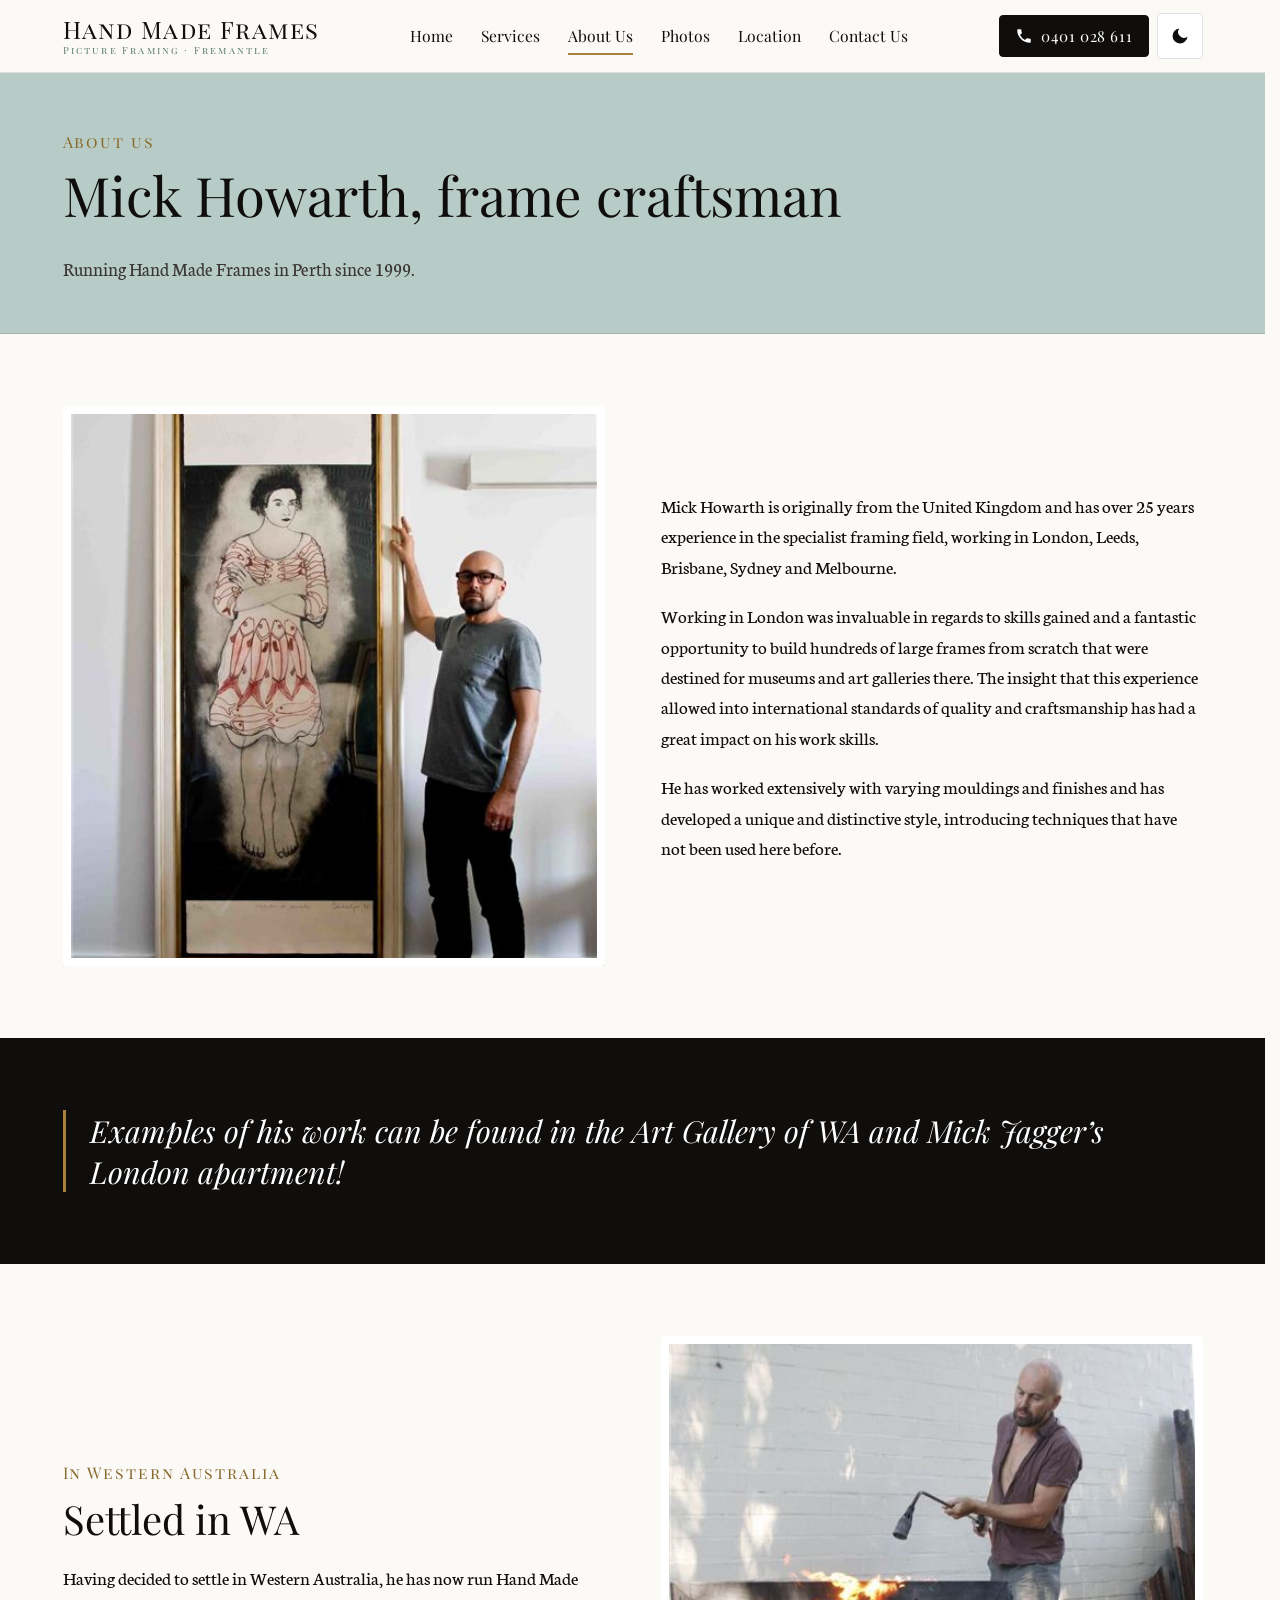
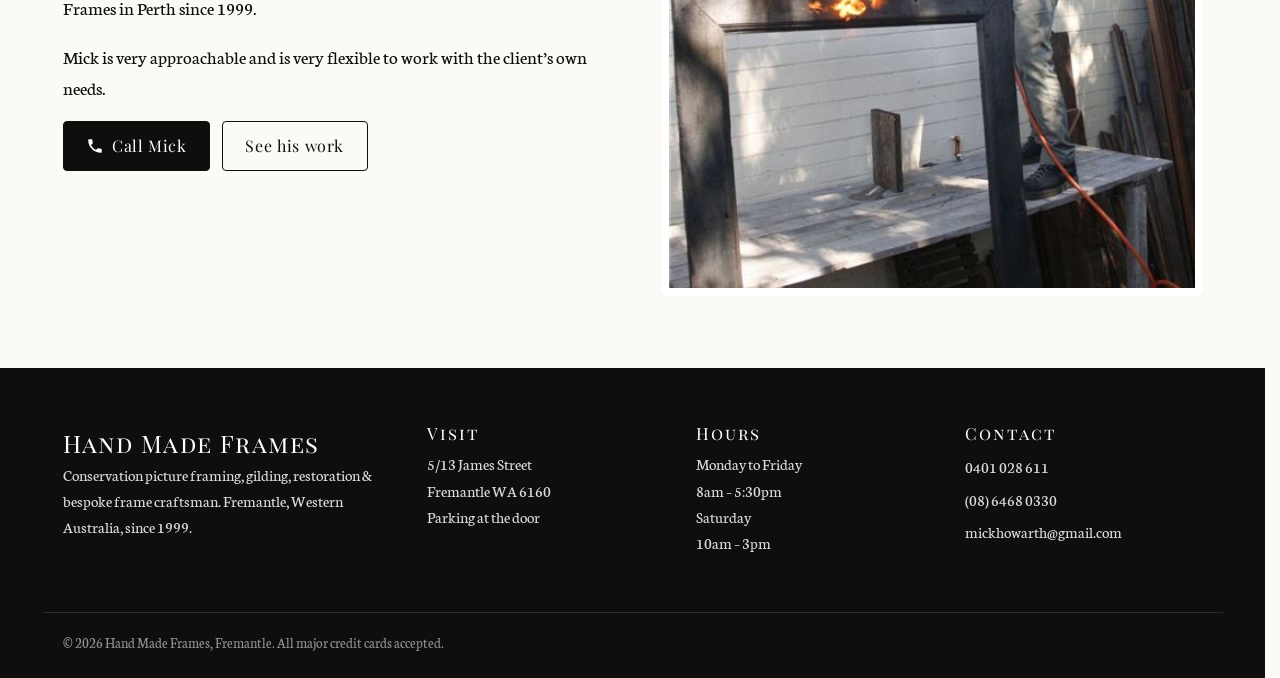
==== about.html @ cee710bf "Initial commit: hand-made-frames site" ====
<!DOCTYPE html>
<html lang="en-AU">
<head>
  <meta charset="utf-8">
  <meta name="viewport" content="width=device-width, initial-scale=1">
  <title>About Mick Howarth | Hand Made Frames, Fremantle</title>
  <meta name="description" content="Mick Howarth has over 25 years experience in specialist framing in London, Leeds, Brisbane, Sydney and Melbourne, and has run Hand Made Frames in Perth since 1999.">
  <meta name="theme-color" content="#b7ccc6">
  <meta name="color-scheme" content="light dark">
  <script>(function(){var d=document.documentElement,t=null;d.className+=" js";try{t=localStorage.getItem("hmf-theme")}catch(e){}if(t==="dark"||t==="light")d.setAttribute("data-theme",t)})();</script>
  <link rel="preconnect" href="https://fonts.googleapis.com">
  <link rel="preconnect" href="https://fonts.gstatic.com" crossorigin>
  <link href="https://fonts.googleapis.com/css2?family=Neuton:wght@400;700&family=Playfair+Display:ital@0;1&display=swap" rel="stylesheet">
  <link rel="stylesheet" href="css/style.css">
</head>
<body>
  <a class="skip-link" href="#main">Skip to content</a>
  <header class="site-header">
    <div class="container header-inner">
      <a class="brand" href="index.html">Hand Made Frames<small>Picture Framing &middot; Fremantle</small></a>
      <nav class="main-nav" id="main-nav" aria-label="Main">
        <ul>
          <li><a href="index.html">Home</a></li>
          <li><a href="services.html">Services</a></li>
          <li><a href="about.html" aria-current="page">About Us</a></li>
          <li><a href="gallery.html">Photos</a></li>
          <li><a href="location.html">Location</a></li>
          <li><a href="contact.html">Contact Us</a></li>
        </ul>
      </nav>
      <div class="header-actions">
        <a class="btn header-call" href="tel:+61401028611"><svg viewBox="0 0 24 24" fill="currentColor" aria-hidden="true"><path d="M6.6 10.8a15.1 15.1 0 0 0 6.6 6.6l2.2-2.2c.3-.3.7-.4 1-.2 1.1.4 2.3.6 3.6.6.6 0 1 .4 1 1V20c0 .6-.4 1-1 1A17 17 0 0 1 3 4c0-.6.4-1 1-1h3.5c.6 0 1 .4 1 1 0 1.3.2 2.5.6 3.6.1.3 0 .7-.2 1l-2.3 2.2z"/></svg><span>0401 028 611</span></a>
        <button class="theme-toggle" type="button" aria-label="Switch to dark mode" title="Toggle dark mode"><svg class="i-moon" viewBox="0 0 24 24" fill="currentColor" aria-hidden="true"><path d="M21 12.8A9 9 0 1 1 11.2 3a7 7 0 0 0 9.8 9.8z"/></svg><svg class="i-sun" viewBox="0 0 24 24" fill="none" stroke="currentColor" stroke-width="2" stroke-linecap="round" aria-hidden="true"><circle cx="12" cy="12" r="4.5"/><path d="M12 2v2M12 20v2M4.9 4.9l1.4 1.4M17.7 17.7l1.4 1.4M2 12h2M20 12h2M4.9 19.1l1.4-1.4M17.7 6.3l1.4-1.4"/></svg></button>
        <button class="nav-toggle" aria-controls="main-nav" aria-expanded="false" aria-label="Open menu"><span></span></button>
      </div>
    </div>
  </header>
  <main id="main">
    <section class="page-hero">
      <div class="container">
        <span class="eyebrow">About us</span>
        <h1>Mick Howarth, frame craftsman</h1>
        <p>Running Hand Made Frames in Perth since 1999.</p>
      </div>
    </section>

    <section class="section">
      <div class="container split">
        <div class="split-media framed"><img src="images/gallery/thumbs/work-02.jpg" width="480" height="720" alt="Mick Howarth standing beside a tall framed artwork"></div>
        <div>
          <p>Mick Howarth is originally from the United Kingdom and has over 25 years experience in the specialist framing field, working in London, Leeds, Brisbane, Sydney and Melbourne.</p>
          <p>Working in London was invaluable in regards to skills gained and a fantastic opportunity to build hundreds of large frames from scratch that were destined for museums and art galleries there. The insight that this experience allowed into international standards of quality and craftsmanship has had a great impact on his work skills.</p>
          <p>He has worked extensively with varying mouldings and finishes and has developed a unique and distinctive style, introducing techniques that have not been used here before.</p>
        </div>
      </div>
    </section>

    <section class="section section-dark">
      <div class="container">
        <p class="highlight">Examples of his work can be found in the Art Gallery of WA and Mick Jagger&rsquo;s London apartment!</p>
      </div>
    </section>

    <section class="section">
      <div class="container split reverse">
        <div class="split-media framed"><img src="images/gallery/thumbs/work-41.jpg" loading="lazy" width="480" height="719" alt="Mick gilding in the Fremantle workshop"></div>
        <div>
          <span class="eyebrow">In Western Australia</span>
          <h2>Settled in WA</h2>
          <p>Having decided to settle in Western Australia, he has now run Hand Made Frames in Perth since 1999.</p>
          <p>Mick is very approachable and is very flexible to work with the client&rsquo;s own needs.</p>
          <div class="btn-row">
            <a class="btn" href="tel:+61401028611"><svg viewBox="0 0 24 24" fill="currentColor" aria-hidden="true"><path d="M6.6 10.8a15.1 15.1 0 0 0 6.6 6.6l2.2-2.2c.3-.3.7-.4 1-.2 1.1.4 2.3.6 3.6.6.6 0 1 .4 1 1V20c0 .6-.4 1-1 1A17 17 0 0 1 3 4c0-.6.4-1 1-1h3.5c.6 0 1 .4 1 1 0 1.3.2 2.5.6 3.6.1.3 0 .7-.2 1l-2.3 2.2z"/></svg> Call Mick</a>
            <a class="btn btn-outline" href="gallery.html">See his work</a>
          </div>
        </div>
      </div>
    </section>
  </main>
  <footer class="site-footer">
    <div class="container footer-grid">
      <div>
        <div class="footer-brand">Hand Made Frames</div>
        <p>Conservation picture framing, gilding, restoration &amp; bespoke frame craftsman. Fremantle, Western Australia, since 1999.</p>
      </div>
      <div>
        <h3>Visit</h3>
        <p>5/13 James Street<br>Fremantle WA 6160<br><a href="location.html">Parking at the door</a></p>
      </div>
      <div>
        <h3>Hours</h3>
        <p>Monday to Friday<br>8am &ndash; 5:30pm<br>Saturday<br>10am &ndash; 3pm</p>
      </div>
      <div>
        <h3>Contact</h3>
        <ul>
          <li><a href="tel:+61401028611">0401 028 611</a></li>
          <li><a href="tel:+61864680330">(08) 6468 0330</a></li>
          <li><a href="mailto:mickhowarth@gmail.com">mickhowarth@gmail.com</a></li>
        </ul>
      </div>
    </div>
    <div class="container footer-bottom">&copy; <span id="year">2026</span> Hand Made Frames, Fremantle. All major credit cards accepted.</div>
  </footer>
  <div class="call-bar">
    <a class="primary" href="tel:+61401028611"><svg viewBox="0 0 24 24" fill="currentColor" aria-hidden="true"><path d="M6.6 10.8a15.1 15.1 0 0 0 6.6 6.6l2.2-2.2c.3-.3.7-.4 1-.2 1.1.4 2.3.6 3.6.6.6 0 1 .4 1 1V20c0 .6-.4 1-1 1A17 17 0 0 1 3 4c0-.6.4-1 1-1h3.5c.6 0 1 .4 1 1 0 1.3.2 2.5.6 3.6.1.3 0 .7-.2 1l-2.3 2.2z"/></svg> Call Mick</a>
    <a href="location.html"><svg viewBox="0 0 24 24" fill="currentColor" aria-hidden="true"><path d="M12 2a7 7 0 0 0-7 7c0 5.2 7 13 7 13s7-7.8 7-13a7 7 0 0 0-7-7zm0 9.5A2.5 2.5 0 1 1 12 6.5a2.5 2.5 0 0 1 0 5z"/></svg> Find us</a>
  </div>
  <script src="js/main.js"></script>
</body>
</html>
---- css/style.css ----
/* Hand Made Frames — rebuild stylesheet
   Brand: sage green, ink black and white from the original site, plus a gilt accent. */

:root {
  --sage: #b7ccc6;
  --sage-light: #dfe9e6;
  --sage-dark: #5f7a73;
  --ink: #100e0c;
  --ink-soft: #3a3633;
  --paper: #fbfaf7;
  --white: #ffffff;
  --gilt: #a8823a;
  --gilt-dark: #8a6a2c;
  --line: rgba(16, 14, 12, 0.12);
  --line-strong: rgba(16, 14, 12, 0.25);
  --text: #100e0c;
  --surface: #ffffff;
  --btn-bg: #100e0c;
  --btn-text: #ffffff;
  --on-gilt: #ffffff;
  --sage-on-dark: #b7ccc6;  /* sage used on the always-dark bands */
  --header-bg: rgba(251, 250, 247, 0.85);
  --shadow: rgba(16, 14, 12, 0.18);
  --ease: cubic-bezier(0.22, 0.61, 0.36, 1);
  --radius: 4px;
  --max: 1180px;
  --serif-display: "Playfair Display", Georgia, "Times New Roman", serif;
  --serif-body: "Neuton", Georgia, "Times New Roman", serif;
  --header-h: 72px;
  color-scheme: light;
}

/* Dark theme: used when the visitor picks it, or when the system is dark and they haven't chosen */
:root[data-theme="dark"] {
  --sage: #243330;
  --sage-light: #1b2421;
  --sage-dark: #9fbab2;
  --ink: #0a0908;
  --ink-soft: #c8c1b6;
  --paper: #141210;
  --surface: #1e1b18;
  --text: #ece7de;
  --gilt: #c39a4a;
  --gilt-dark: #d6b06a;
  --line: rgba(255, 255, 255, 0.12);
  --line-strong: rgba(255, 255, 255, 0.25);
  --btn-bg: #b7ccc6;
  --btn-text: #100e0c;
  --on-gilt: #100e0c;
  --header-bg: rgba(20, 18, 16, 0.85);
  --shadow: rgba(0, 0, 0, 0.5);
  color-scheme: dark;
}
@media (prefers-color-scheme: dark) {
  :root:not([data-theme="light"]) {
    --sage: #243330;
    --sage-light: #1b2421;
    --sage-dark: #9fbab2;
    --ink: #0a0908;
    --ink-soft: #c8c1b6;
    --paper: #141210;
    --surface: #1e1b18;
    --text: #ece7de;
    --gilt: #c39a4a;
    --gilt-dark: #d6b06a;
    --line: rgba(255, 255, 255, 0.12);
    --line-strong: rgba(255, 255, 255, 0.25);
    --btn-bg: #b7ccc6;
    --btn-text: #100e0c;
    --on-gilt: #100e0c;
    --header-bg: rgba(20, 18, 16, 0.85);
    --shadow: rgba(0, 0, 0, 0.5);
    color-scheme: dark;
  }
}

*, *::before, *::after { box-sizing: border-box; }

html { -webkit-text-size-adjust: 100%; scroll-behavior: smooth; }

body {
  margin: 0;
  background: var(--paper);
  color: var(--text);
  font-family: var(--serif-body);
  font-size: 1.1875rem; /* 19px */
  line-height: 1.6;
  overflow-x: hidden;
}

img { max-width: 100%; height: auto; display: block; }

a { color: var(--gilt-dark); }
a:hover { color: var(--text); }

h1, h2, h3 {
  font-family: var(--serif-display);
  font-weight: 400;
  line-height: 1.15;
  margin: 0 0 0.5em;
}
h1 { font-size: clamp(2.1rem, 5vw, 3.4rem); }
h2 { font-size: clamp(1.7rem, 3.6vw, 2.5rem); }
h3 { font-size: 1.35rem; }

p { margin: 0 0 1em; }

.container { width: 100%; max-width: var(--max); margin: 0 auto; padding: 0 20px; }

.skip-link {
  position: absolute; left: -9999px; top: 0;
  background: var(--ink); color: var(--white); padding: 10px 16px; z-index: 100;
}
.skip-link:focus { left: 10px; top: 10px; }

.eyebrow {
  font-family: var(--serif-display);
  font-variant: small-caps;
  letter-spacing: 0.12em;
  font-size: 1rem;
  color: var(--gilt-dark);
  margin-bottom: 0.6em;
  display: block;
}

/* ---------- Buttons ---------- */
.btn {
  display: inline-flex; align-items: center; justify-content: center; gap: 0.5em;
  min-height: 48px;
  padding: 0.7em 1.4em;
  font-family: var(--serif-display);
  font-size: 1rem;
  letter-spacing: 0.04em;
  text-decoration: none;
  border: 1px solid var(--btn-bg);
  border-radius: var(--radius);
  background: var(--btn-bg);
  color: var(--btn-text);
  cursor: pointer;
  transition: background 0.2s var(--ease), color 0.2s var(--ease), border-color 0.2s var(--ease), transform 0.2s var(--ease), box-shadow 0.2s var(--ease);
}
.btn:hover { background: var(--gilt-dark); border-color: var(--gilt-dark); color: var(--on-gilt); }
.btn-outline { background: transparent; color: var(--text); }
.btn-outline:hover { background: var(--btn-bg); color: var(--btn-text); border-color: var(--btn-bg); }
.btn-gilt { background: var(--gilt); border-color: var(--gilt); }
.btn svg { width: 18px; height: 18px; flex: none; }
.btn-row { display: flex; flex-wrap: wrap; gap: 12px; }

/* ---------- Header ---------- */
.site-header {
  position: sticky; top: 0; z-index: 50;
  background: var(--paper);
  border-bottom: 1px solid var(--line);
}
.header-inner {
  display: flex; align-items: center; justify-content: space-between;
  height: var(--header-h); gap: 16px;
}
.brand {
  font-family: var(--serif-display);
  font-variant: small-caps;
  font-size: 1.5rem;
  letter-spacing: 0.06em;
  color: var(--text);
  text-decoration: none;
  line-height: 1;
  white-space: nowrap;
}
.brand small {
  display: block;
  font-size: 0.62rem;
  letter-spacing: 0.22em;
  color: var(--sage-dark);
  margin-top: 4px;
}
.brand:hover { color: var(--text); }

.main-nav ul { list-style: none; margin: 0; padding: 0; display: flex; gap: 4px; }
.main-nav a {
  display: block;
  padding: 10px 12px;
  font-family: var(--serif-display);
  font-size: 0.98rem;
  color: var(--text);
  text-decoration: none;
  border-bottom: 2px solid transparent;
}
.main-nav a:hover { color: var(--gilt-dark); }
.main-nav a[aria-current="page"] { border-bottom-color: var(--gilt); }

.header-actions { display: flex; align-items: center; gap: 8px; }
.header-call { min-height: 42px; padding: 0.5em 1em; font-size: 0.95rem; }

.nav-toggle {
  display: none;
  width: 46px; height: 46px;
  border: 1px solid var(--line); border-radius: var(--radius);
  background: var(--surface);
  cursor: pointer;
  align-items: center; justify-content: center;
}
.nav-toggle span, .nav-toggle span::before, .nav-toggle span::after {
  display: block; width: 22px; height: 2px; background: var(--text);
  position: relative; transition: transform 0.25s, background 0.25s;
}
.nav-toggle span::before, .nav-toggle span::after { content: ""; position: absolute; left: 0; }
.nav-toggle span::before { top: -7px; }
.nav-toggle span::after { top: 7px; }
.nav-open .nav-toggle span { background: transparent; }
.nav-open .nav-toggle span::before { transform: translateY(7px) rotate(45deg); }
.nav-open .nav-toggle span::after { transform: translateY(-7px) rotate(-45deg); }

@media (max-width: 960px) {
  .nav-toggle { display: inline-flex; }
  .header-call .label-long { display: none; }
  .main-nav {
    position: fixed; top: var(--header-h); left: 0; right: 0; bottom: 0;
    background: var(--paper);
    padding: 12px 20px 40px;
    overflow-y: auto;
    opacity: 0;
    visibility: hidden;
    transform: translateY(-8px);
    transition: opacity 0.25s ease, transform 0.25s ease, visibility 0.25s;
  }
  .nav-open .main-nav { opacity: 1; transform: none; visibility: visible; }
  .main-nav ul { flex-direction: column; gap: 0; }
  .main-nav a {
    font-size: 1.4rem; padding: 16px 4px;
    border-bottom: 1px solid var(--line);
  }
  .main-nav a[aria-current="page"] { color: var(--gilt-dark); border-bottom-color: var(--line); }
  body.nav-open { overflow: hidden; }
}
@media (max-width: 420px) {
  .brand { font-size: 1.25rem; }
  .brand small { font-size: 0.56rem; }
}

/* ---------- Hero (home) ---------- */
.hero {
  background: var(--sage);
  padding: 56px 0 64px;
}
.hero-grid {
  display: grid;
  grid-template-columns: 1.05fr 1fr;
  gap: 48px;
  align-items: center;
}
.hero-logo {
  box-shadow: 0 18px 40px var(--shadow);
  border: 10px solid var(--white);
}
.hero-text p.lead { font-size: 1.25rem; color: var(--ink-soft); }
.hero-text .services-line {
  font-family: var(--serif-display);
  font-style: italic;
  font-size: 1.1rem;
  color: var(--ink-soft);
  margin-bottom: 1.4em;
}
@media (max-width: 860px) {
  .hero { padding: 32px 0 44px; }
  .hero-grid { grid-template-columns: minmax(0, 1fr); gap: 28px; }
  .hero-logo { border-width: 6px; width: 100%; max-width: min(100%, 560px); margin: 0 auto; }
}

/* ---------- Page header (inner pages) ---------- */
.page-hero {
  background: var(--sage);
  padding: 56px 0 48px;
  border-bottom: 1px solid var(--line);
}
.page-hero p { max-width: 640px; font-size: 1.2rem; color: var(--ink-soft); margin: 0; }
@media (max-width: 600px) { .page-hero { padding: 36px 0 30px; } }

/* ---------- Sections ---------- */
.section { padding: 72px 0; }
.section-alt { background: var(--sage-light); }
.section-dark { background: var(--ink); color: var(--white); }
.section-dark .eyebrow { color: var(--sage-on-dark); }
.section-head { max-width: 680px; margin-bottom: 36px; }
.section-head.center { text-align: center; margin-left: auto; margin-right: auto; }
@media (max-width: 600px) { .section { padding: 48px 0; } }

/* Info bar under hero */
.info-bar { background: var(--ink); color: var(--white); }
.info-bar .container {
  display: grid; grid-template-columns: repeat(3, 1fr); gap: 0;
}
.info-item { padding: 22px 20px; border-left: 1px solid rgba(255,255,255,0.15); }
.info-item:first-child { border-left: 0; }
.info-item h3 {
  font-size: 0.9rem; font-variant: small-caps; letter-spacing: 0.14em;
  color: var(--sage-on-dark); margin: 0 0 6px;
}
.info-item p { margin: 0; font-size: 1.05rem; line-height: 1.5; }
.info-item a { color: var(--white); text-decoration: none; }
.info-item a:hover { color: var(--sage-on-dark); }
@media (max-width: 760px) {
  .info-bar .container { grid-template-columns: minmax(0, 1fr); padding: 0; }
  .info-item { border-left: 0; border-top: 1px solid rgba(255,255,255,0.15); }
  .info-item:first-child { border-top: 0; }
}

/* Service cards */
.cards {
  display: grid;
  grid-template-columns: repeat(auto-fit, minmax(250px, 1fr));
  gap: 24px;
}
.card {
  background: var(--surface);
  border: 1px solid var(--line);
  border-radius: var(--radius);
  overflow: hidden;
  display: flex; flex-direction: column;
}
.card img { width: 100%; aspect-ratio: 4 / 3; object-fit: cover; }
.card-body { padding: 20px 22px 24px; }
.card-body h3 { margin-bottom: 0.4em; }
.card-body p { margin: 0; color: var(--ink-soft); font-size: 1.05rem; }

/* Split feature */
.split {
  display: grid; grid-template-columns: repeat(2, minmax(0, 1fr)); gap: 56px; align-items: center;
}
.split.reverse .split-media { order: 2; }
.split-media img { width: 100%; max-height: 560px; object-fit: cover; border-radius: var(--radius); }
@media (max-width: 860px) { .split-media img { max-height: 440px; } }
.split-media.framed img { border: 8px solid var(--surface); box-shadow: 0 12px 30px var(--shadow); }
@media (max-width: 860px) {
  .split { grid-template-columns: minmax(0, 1fr); gap: 28px; }
  .split.reverse .split-media { order: 0; }
}

/* Service detail list */
.service-list { display: grid; gap: 64px; }
.service-item h2 { font-size: clamp(1.6rem, 3vw, 2.1rem); }
.tick-list { list-style: none; padding: 0; margin: 0 0 1em; }
.tick-list li { padding: 8px 0 8px 30px; position: relative; border-bottom: 1px solid var(--line); }
.tick-list li::before {
  content: ""; position: absolute; left: 4px; top: 18px;
  width: 12px; height: 12px; border: 2px solid var(--gilt); transform: rotate(45deg);
}
.cards-accepted { font-style: italic; color: var(--ink-soft); }

/* Gallery teaser + full gallery */
.photo-strip {
  display: grid; grid-template-columns: repeat(4, 1fr); gap: 10px;
}
.photo-strip a { display: block; overflow: hidden; border-radius: var(--radius); }
.photo-strip img { width: 100%; aspect-ratio: 1 / 1; object-fit: cover; transition: transform 0.4s var(--ease); }
.photo-strip a:hover img { transform: scale(1.05); }
@media (max-width: 760px) { .photo-strip { grid-template-columns: repeat(2, 1fr); } }

.gallery {
  columns: 3 300px;
  column-gap: 14px;
}
.gallery a {
  display: block;
  margin: 0 0 14px;
  break-inside: avoid;
  border-radius: var(--radius);
  overflow: hidden;
  background: var(--sage-light);
  cursor: zoom-in;
}
.gallery img { width: 100%; transition: transform 0.4s var(--ease); }
.gallery a:hover img { transform: scale(1.03); }
@media (max-width: 640px) {
  .gallery { columns: 2; column-gap: 8px; }
  .gallery a { margin-bottom: 8px; }
}

/* Lightbox */
.lightbox {
  position: fixed; inset: 0; z-index: 200;
  background: rgba(16, 14, 12, 0.94);
  display: none; align-items: center; justify-content: center;
  padding: 56px 12px;
}
.lightbox.open { display: flex; }
.lightbox img { max-width: 100%; max-height: 100%; object-fit: contain; box-shadow: 0 10px 40px rgba(0,0,0,0.5); }
.lb-btn {
  position: absolute; background: rgba(255,255,255,0.1); color: var(--white);
  border: 0; width: 52px; height: 52px; border-radius: 50%;
  font-size: 1.8rem; line-height: 1; cursor: pointer;
  display: flex; align-items: center; justify-content: center;
}
.lb-btn:hover { background: rgba(255,255,255,0.25); }
.lb-close { top: 10px; right: 10px; }
.lb-prev { left: 10px; top: 50%; transform: translateY(-50%); }
.lb-next { right: 10px; top: 50%; transform: translateY(-50%); }
.lb-count {
  position: absolute; bottom: 14px; left: 0; right: 0; text-align: center;
  color: rgba(255,255,255,0.7); font-size: 0.95rem;
}
@media (max-width: 640px) {
  .lb-prev, .lb-next { top: auto; bottom: 6px; transform: none; }
}

/* Quote-style highlight (their own words, not a testimonial) */
.highlight {
  font-family: var(--serif-display);
  font-style: italic;
  font-size: clamp(1.4rem, 3vw, 1.9rem);
  line-height: 1.35;
  border-left: 3px solid var(--gilt);
  padding-left: 24px;
  margin: 0;
}

/* Hours table */
.hours { width: 100%; border-collapse: collapse; font-size: 1.1rem; }
.hours th, .hours td { padding: 10px 0; border-bottom: 1px solid var(--line); text-align: left; vertical-align: top; }
.hours th { font-weight: 400; width: 45%; }
.hours td { text-align: right; }

/* Contact */
.contact-grid { display: grid; grid-template-columns: 1fr 1.2fr; gap: 56px; align-items: start; }
@media (max-width: 860px) { .contact-grid { grid-template-columns: minmax(0, 1fr); gap: 40px; } }
.details { list-style: none; padding: 0; margin: 0 0 28px; }
.details li { padding: 14px 0; border-bottom: 1px solid var(--line); display: grid; grid-template-columns: 90px minmax(0, 1fr); gap: 12px; }
.details .k { font-variant: small-caps; letter-spacing: 0.1em; color: var(--sage-dark); font-family: var(--serif-display); }
.details a { color: var(--text); text-decoration-color: var(--gilt); overflow-wrap: anywhere; }

.form { background: var(--surface); border: 1px solid var(--line); border-radius: var(--radius); padding: 28px; }
.form-row { display: grid; grid-template-columns: repeat(2, minmax(0, 1fr)); gap: 16px; }
@media (max-width: 560px) { .form-row { grid-template-columns: minmax(0, 1fr); } .form { padding: 20px; } }
.field { margin-bottom: 16px; }
.field label { display: block; font-family: var(--serif-display); font-size: 0.95rem; margin-bottom: 6px; }
.field input, .field textarea {
  width: 100%;
  font: inherit; font-size: 1rem;
  padding: 12px 14px;
  border: 1px solid var(--line-strong);
  border-radius: var(--radius);
  background: var(--paper);
  color: var(--text);
}
.field input:focus, .field textarea:focus { outline: 2px solid var(--gilt); outline-offset: 1px; border-color: var(--gilt); }
.field textarea { min-height: 160px; resize: vertical; }
.form-note { font-size: 0.95rem; color: var(--ink-soft); margin-top: 12px; }

/* Map */
.map-wrap { position: relative; border-radius: var(--radius); overflow: hidden; border: 1px solid var(--line); background: var(--sage-light); }
.map-wrap iframe { display: block; width: 100%; height: 420px; border: 0; }
@media (max-width: 600px) { .map-wrap iframe { height: 320px; } }

/* CTA band */
.cta-band { background: var(--sage); padding: 56px 0; text-align: center; }
.cta-band .btn-row { justify-content: center; }
.cta-band p { max-width: 620px; margin: 0 auto 1.4em; color: var(--ink-soft); }

/* ---------- Footer ---------- */
.site-footer { background: var(--ink); color: rgba(255,255,255,0.85); padding: 56px 0 24px; font-size: 1.02rem; }
.footer-grid { display: grid; grid-template-columns: 1.4fr 1fr 1fr 1fr; gap: 32px; }
.site-footer h3 { color: var(--white); font-size: 1.05rem; font-variant: small-caps; letter-spacing: 0.12em; }
.site-footer a { color: rgba(255,255,255,0.85); text-decoration: none; }
.site-footer a:hover { color: var(--sage-on-dark); }
.site-footer ul { list-style: none; padding: 0; margin: 0; }
.site-footer li { padding: 3px 0; }
.footer-brand { font-family: var(--serif-display); font-variant: small-caps; font-size: 1.5rem; color: var(--white); letter-spacing: 0.06em; }
.footer-bottom { border-top: 1px solid rgba(255,255,255,0.12); margin-top: 40px; padding-top: 18px; font-size: 0.9rem; color: rgba(255,255,255,0.55); }
@media (max-width: 860px) { .footer-grid { grid-template-columns: repeat(2, minmax(0, 1fr)); } }
@media (max-width: 520px) { .footer-grid { grid-template-columns: minmax(0, 1fr); } }

/* ---------- Mobile tap-to-call bar ---------- */
.call-bar { display: none; }
@media (max-width: 760px) {
  .call-bar {
    display: grid; grid-template-columns: repeat(2, minmax(0, 1fr));
    position: fixed; left: 0; right: 0; bottom: 0; z-index: 60;
    background: var(--ink);
    box-shadow: 0 -4px 16px rgba(0,0,0,0.2);
    padding-bottom: env(safe-area-inset-bottom);
  }
  .call-bar a {
    display: flex; align-items: center; justify-content: center; gap: 8px;
    min-height: 56px; color: var(--white); text-decoration: none;
    font-family: var(--serif-display); font-size: 1.05rem;
  }
  .call-bar a + a { border-left: 1px solid rgba(255,255,255,0.2); }
  .call-bar a.primary { background: var(--gilt); }
  .call-bar svg { width: 20px; height: 20px; }
  body { padding-bottom: 56px; }
  .header-call { display: none; }
}

/* Utility */
.mt-0 { margin-top: 0; }
.muted { color: var(--ink-soft); }
.center { text-align: center; }
.visually-hidden { position: absolute; width: 1px; height: 1px; overflow: hidden; clip: rect(0 0 0 0); white-space: nowrap; }

/* =========================================================
   Polish: theme toggle, motion, header on scroll, focus, back to top
   ========================================================= */
html { scroll-padding-top: calc(var(--header-h) + 12px); scrollbar-gutter: stable; }
body { transition: background-color 0.3s var(--ease), color 0.3s var(--ease); }

/* Sticky header: shadow + blur once scrolled. The blur sits on a pseudo-element so the
   fixed mobile menu inside the header still positions against the viewport. */
.site-header { isolation: isolate; transition: box-shadow 0.3s var(--ease), border-color 0.3s var(--ease), background-color 0.3s var(--ease); }
.site-header::before {
  content: ""; position: absolute; inset: 0; z-index: -1;
  background: var(--header-bg);
  -webkit-backdrop-filter: blur(10px); backdrop-filter: blur(10px);
  opacity: 0; transition: opacity 0.3s var(--ease);
}
.site-header.scrolled { background: transparent; border-bottom-color: transparent; box-shadow: 0 6px 24px var(--shadow); }
.site-header.scrolled::before { opacity: 1; }
body.nav-open .site-header { background: var(--paper); }

/* Theme toggle */
.theme-toggle {
  width: 46px; height: 46px; flex: none;
  display: inline-flex; align-items: center; justify-content: center;
  border: 1px solid var(--line); border-radius: var(--radius);
  background: var(--surface); color: var(--text); cursor: pointer;
  transition: background 0.2s var(--ease), border-color 0.2s var(--ease), transform 0.2s var(--ease);
}
.theme-toggle:hover { border-color: var(--gilt); }
.theme-toggle:active { transform: scale(0.94); }
.theme-toggle svg { width: 20px; height: 20px; }
.theme-toggle .i-sun { display: none; }
:root[data-theme="dark"] .theme-toggle .i-sun { display: block; }
:root[data-theme="dark"] .theme-toggle .i-moon { display: none; }
@media (prefers-color-scheme: dark) {
  :root:not([data-theme="light"]) .theme-toggle .i-sun { display: block; }
  :root:not([data-theme="light"]) .theme-toggle .i-moon { display: none; }
}
@media (max-width: 420px) { .theme-toggle, .nav-toggle { width: 42px; height: 42px; } .header-actions { gap: 6px; } }
.nav-toggle { background: var(--surface); transition: border-color 0.2s var(--ease); }
.nav-toggle:hover { border-color: var(--gilt); }

/* Hover states */
.btn:hover { transform: translateY(-1px); box-shadow: 0 6px 16px var(--shadow); }
.btn:active { transform: translateY(0); box-shadow: none; }
@media (min-width: 961px) {
  .main-nav a { position: relative; border-bottom: 0; transition: color 0.2s var(--ease); }
  .main-nav a::after {
    content: ""; position: absolute; left: 12px; right: 12px; bottom: 4px; height: 2px;
    background: var(--gilt); transform: scaleX(0); transform-origin: left;
    transition: transform 0.25s var(--ease);
  }
  .main-nav a:hover::after, .main-nav a[aria-current="page"]::after { transform: scaleX(1); }
}
.card { transition: transform 0.25s var(--ease), box-shadow 0.25s var(--ease), border-color 0.25s var(--ease); }
.card:hover { transform: translateY(-4px); box-shadow: 0 14px 30px var(--shadow); }
.card img { transition: transform 0.4s var(--ease); }
.card:hover img { transform: scale(1.04); }
.split-media { overflow: hidden; }
.split-media img { transition: transform 0.4s var(--ease); }
.split-media:hover img { transform: scale(1.02); }

/* Mobile menu links slide in one after another */
@media (max-width: 960px) {
  .main-nav li { opacity: 0; transform: translateY(8px); transition: opacity 0.25s var(--ease), transform 0.25s var(--ease); }
  .nav-open .main-nav li { opacity: 1; transform: none; }
  .nav-open .main-nav li:nth-child(2) { transition-delay: 40ms; }
  .nav-open .main-nav li:nth-child(3) { transition-delay: 80ms; }
  .nav-open .main-nav li:nth-child(4) { transition-delay: 120ms; }
  .nav-open .main-nav li:nth-child(5) { transition-delay: 160ms; }
  .nav-open .main-nav li:nth-child(6) { transition-delay: 200ms; }
}

/* Reveal on scroll (only when JS is running, so content never stays hidden) */
.js .reveal { opacity: 0; transform: translateY(18px); transition: opacity 0.4s var(--ease), transform 0.4s var(--ease); transition-delay: var(--d, 0ms); }
.js .reveal.in { opacity: 1; transform: none; }
.js .card.reveal.in:hover { transform: translateY(-4px); transition-delay: 0ms; }

/* Lightbox: fade + zoom instead of an instant show */
.lightbox { display: flex; opacity: 0; visibility: hidden; pointer-events: none; transition: opacity 0.25s var(--ease), visibility 0.25s; }
.lightbox.open { opacity: 1; visibility: visible; pointer-events: auto; }
.lightbox img { transform: scale(0.94); transition: transform 0.3s var(--ease), opacity 0.2s var(--ease); }
.lightbox.open img { transform: none; }
.lightbox img.loading { opacity: 0; }
.lb-btn { transition: background 0.2s var(--ease), transform 0.2s var(--ease); }
.lb-btn:active { transform: scale(0.92); }
.lb-prev:active, .lb-next:active { transform: translateY(-50%) scale(0.92); }
@media (max-width: 640px) { .lb-prev:active, .lb-next:active { transform: scale(0.92); } }

/* Back to top */
.to-top {
  position: fixed; right: 16px; bottom: 20px; z-index: 55;
  width: 46px; height: 46px; border-radius: 50%;
  border: 1px solid var(--line); background: var(--surface); color: var(--text);
  box-shadow: 0 6px 18px var(--shadow); cursor: pointer;
  display: flex; align-items: center; justify-content: center;
  opacity: 0; visibility: hidden; transform: translateY(10px);
  transition: opacity 0.25s var(--ease), transform 0.25s var(--ease), visibility 0.25s, border-color 0.2s;
}
.to-top.show { opacity: 1; visibility: visible; transform: none; }
.to-top:hover { border-color: var(--gilt); }
.to-top svg { width: 20px; height: 20px; }
@media (max-width: 760px) { .to-top { bottom: 72px; right: 12px; } }

/* Keyboard focus */
:focus-visible { outline: 2px solid var(--gilt); outline-offset: 3px; border-radius: 2px; }
.btn:focus-visible, .theme-toggle:focus-visible, .nav-toggle:focus-visible, .to-top:focus-visible { outline-offset: 3px; }
.lightbox :focus-visible { outline-color: #fff; }
.gallery a:focus-visible, .photo-strip a:focus-visible { outline-offset: 2px; }

/* Reduced motion: switch it all off */
@media (prefers-reduced-motion: reduce) {
  html { scroll-behavior: auto; }
  *, *::before, *::after { transition-duration: 0.01ms !important; transition-delay: 0ms !important; animation: none !important; }
  .js .reveal { opacity: 1; transform: none; }
  .card:hover, .btn:hover, .card:hover img, .split-media:hover img, .gallery a:hover img, .photo-strip a:hover img { transform: none; }
}

/* Dark theme: keep the always-dark bands distinct from the page */
:root[data-theme="dark"] .info-bar, :root[data-theme="dark"] .section-dark, :root[data-theme="dark"] .site-footer { border-top: 1px solid var(--line); border-bottom: 1px solid var(--line); }
@media (prefers-color-scheme: dark) {
  :root:not([data-theme="light"]) .info-bar, :root:not([data-theme="light"]) .section-dark, :root:not([data-theme="light"]) .site-footer { border-top: 1px solid var(--line); border-bottom: 1px solid var(--line); }
}
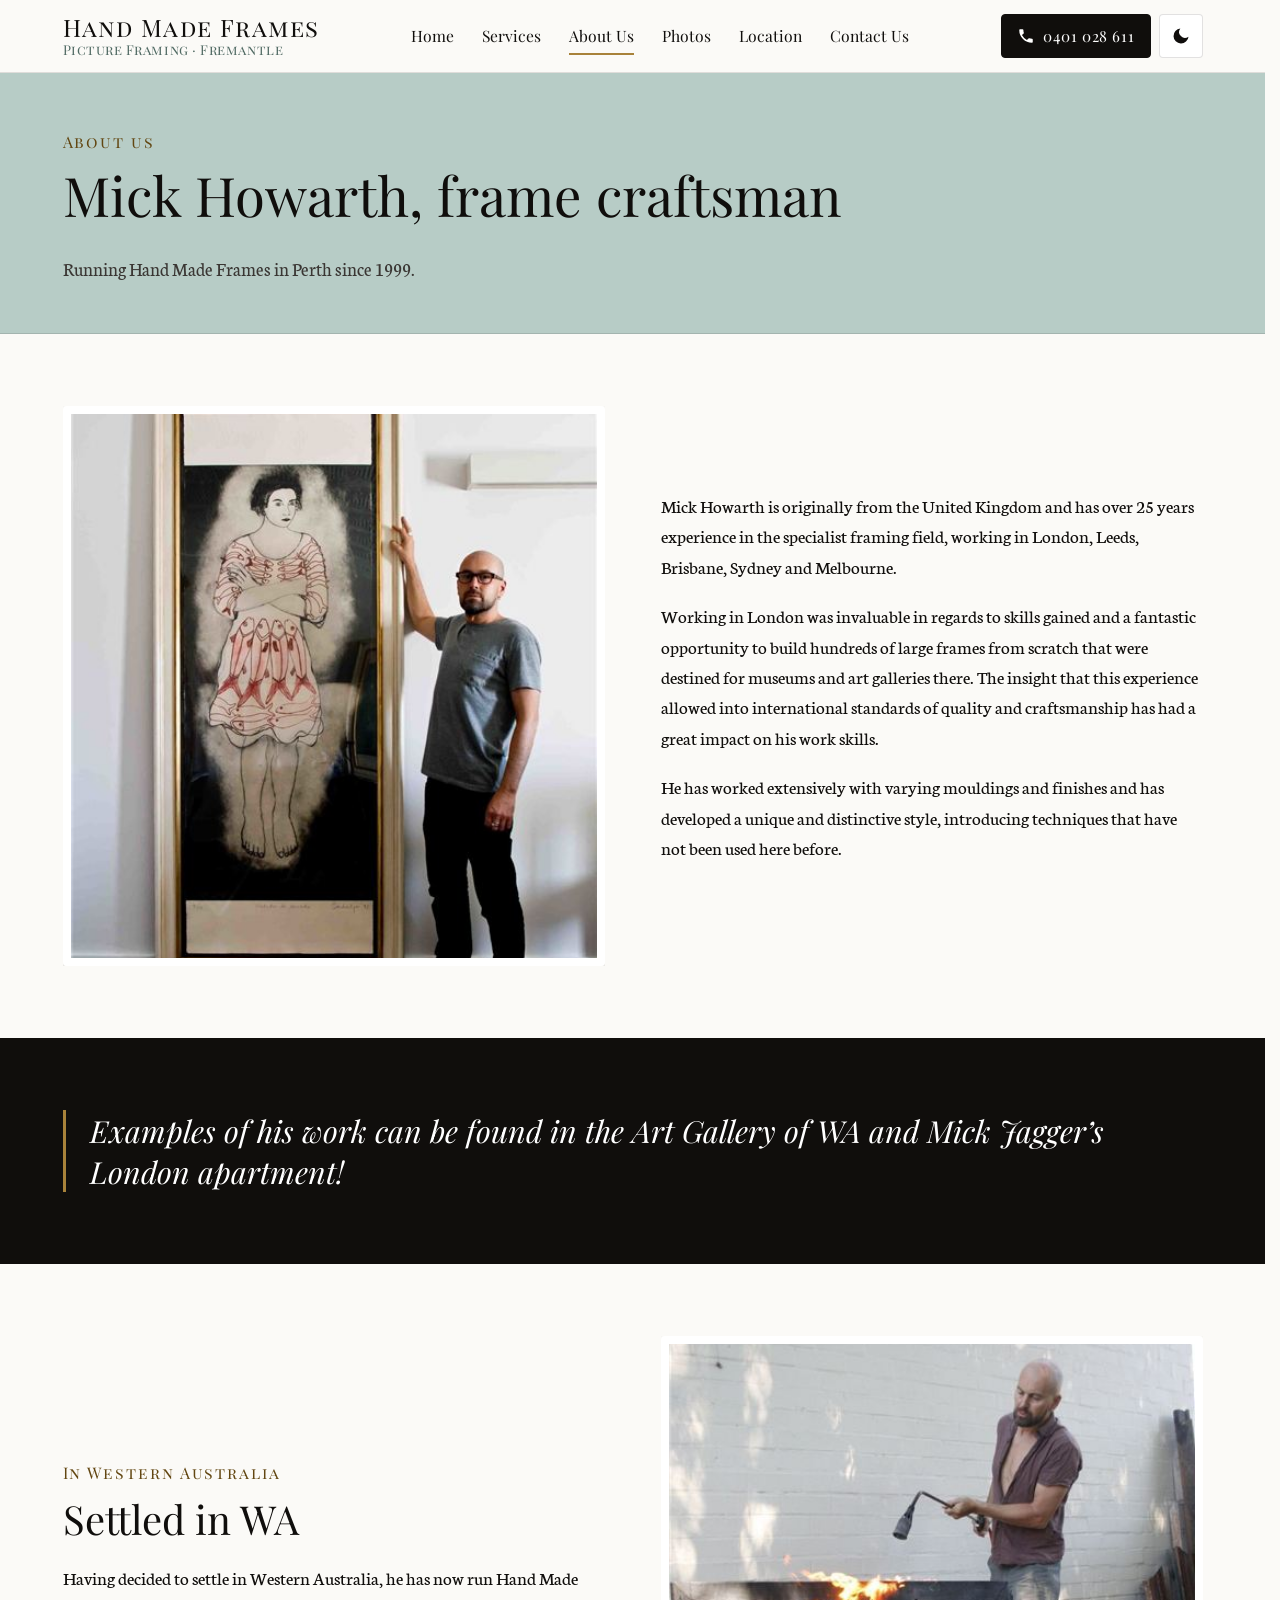
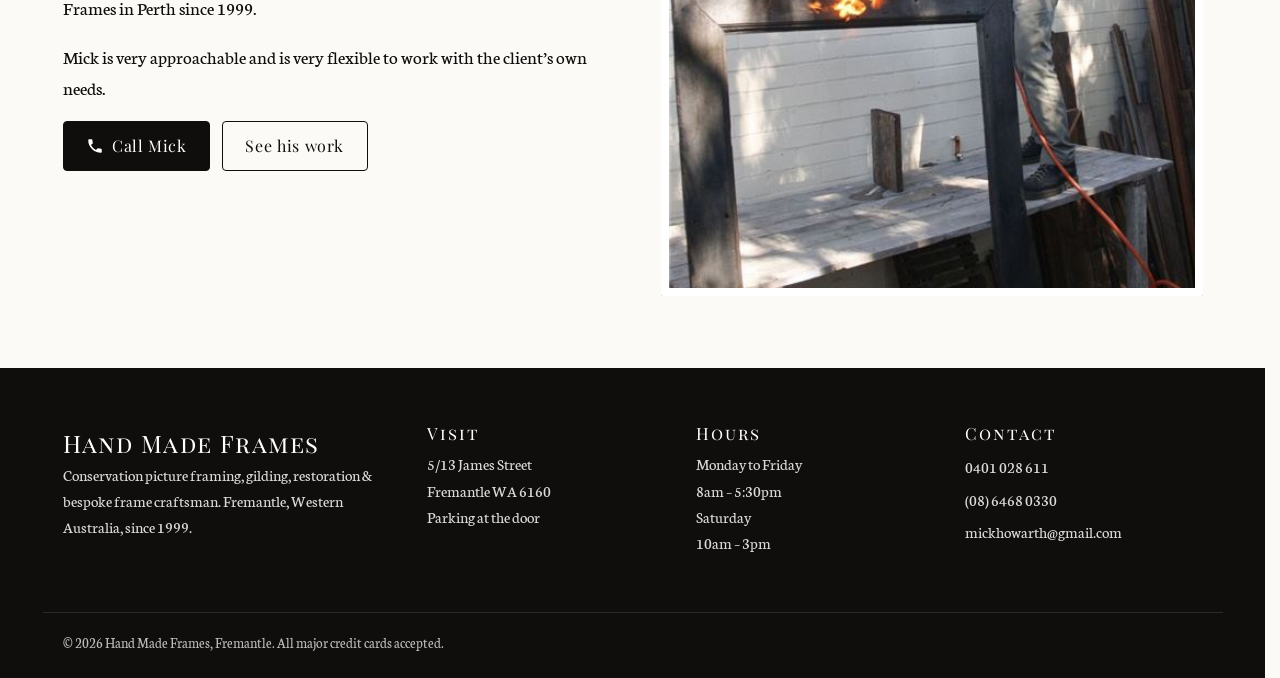
==== commit b7dc7b8e: "Fix tap targets, contrast, narrow phones and headings; add noindex; correct README claims" ====
--- a/about.html
+++ b/about.html
@@ -3,6 +3,7 @@
 <head>
   <meta charset="utf-8">
   <meta name="viewport" content="width=device-width, initial-scale=1">
+  <meta name="robots" content="noindex">
   <title>About Mick Howarth | Hand Made Frames, Fremantle</title>
   <meta name="description" content="Mick Howarth has over 25 years experience in specialist framing in London, Leeds, Brisbane, Sydney and Melbourne, and has run Hand Made Frames in Perth since 1999.">
   <meta name="theme-color" content="#b7ccc6">
--- a/css/style.css
+++ b/css/style.css
@@ -618,3 +618,26 @@
 @media (prefers-color-scheme: dark) {
   :root:not([data-theme="light"]) .info-bar, :root:not([data-theme="light"]) .section-dark, :root:not([data-theme="light"]) .site-footer { border-top: 1px solid var(--line); border-bottom: 1px solid var(--line); }
 }
+
+/* ---------- Spec fixes, 25 Nov 2026: tap targets, readable text, narrow phones ---------- */
+.vh-h { position: absolute; width: 1px; height: 1px; margin: -1px; padding: 0; overflow: hidden; clip-path: inset(50%); white-space: nowrap; border: 0; }
+@media (max-width: 900px) {
+  .site-footer a:not(.btn):not(:has(img, svg)) { display: inline-block; min-width: 44px; padding-top: 11px; padding-bottom: 11px; }
+  .site-footer ul { gap: 0; }
+  .site-footer li { margin-bottom: 0; padding-top: 0; padding-bottom: 0; align-items: center; }
+  .contact-list a { display: inline-block; padding-top: 11px; padding-bottom: 11px; }
+  .topbar a { display: inline-block; min-height: 44px; line-height: 44px; margin: -6px 0; }
+  .topbar .container { padding-top: 6px; padding-bottom: 6px; align-items: center; }
+}
+:root { --sage-dark: #4f6962; --gilt-dark: #624611; }
+:root[data-theme="dark"] { --sage-dark: #9fbab2; --gilt-dark: #d6b06a; }
+@media (prefers-color-scheme: dark) { :root:not([data-theme="light"]) { --sage-dark: #9fbab2; --gilt-dark: #d6b06a; } }
+.btn-gilt { background: #83611d; border-color: #83611d; color: #fff; }
+.call-bar a.primary { background: #83611d; color: #fff; }
+.brand { display: inline-flex; flex-direction: column; justify-content: center; min-height: 44px; }
+.brand small { font-size: 0.85rem; letter-spacing: 0.04em; }
+.footer-bottom { color: rgba(255, 255, 255, 0.72); }
+@media (max-width: 900px) { .details a, .info-item a { display: inline-block; padding-top: 10px; padding-bottom: 10px; min-height: 44px; } }
+.theme-toggle, .nav-toggle { width: 44px; height: 44px; }
+.header-actions .btn, .site-header .btn { min-height: 44px; }
+@media (max-width: 760px) { .brand small { display: none; } }
